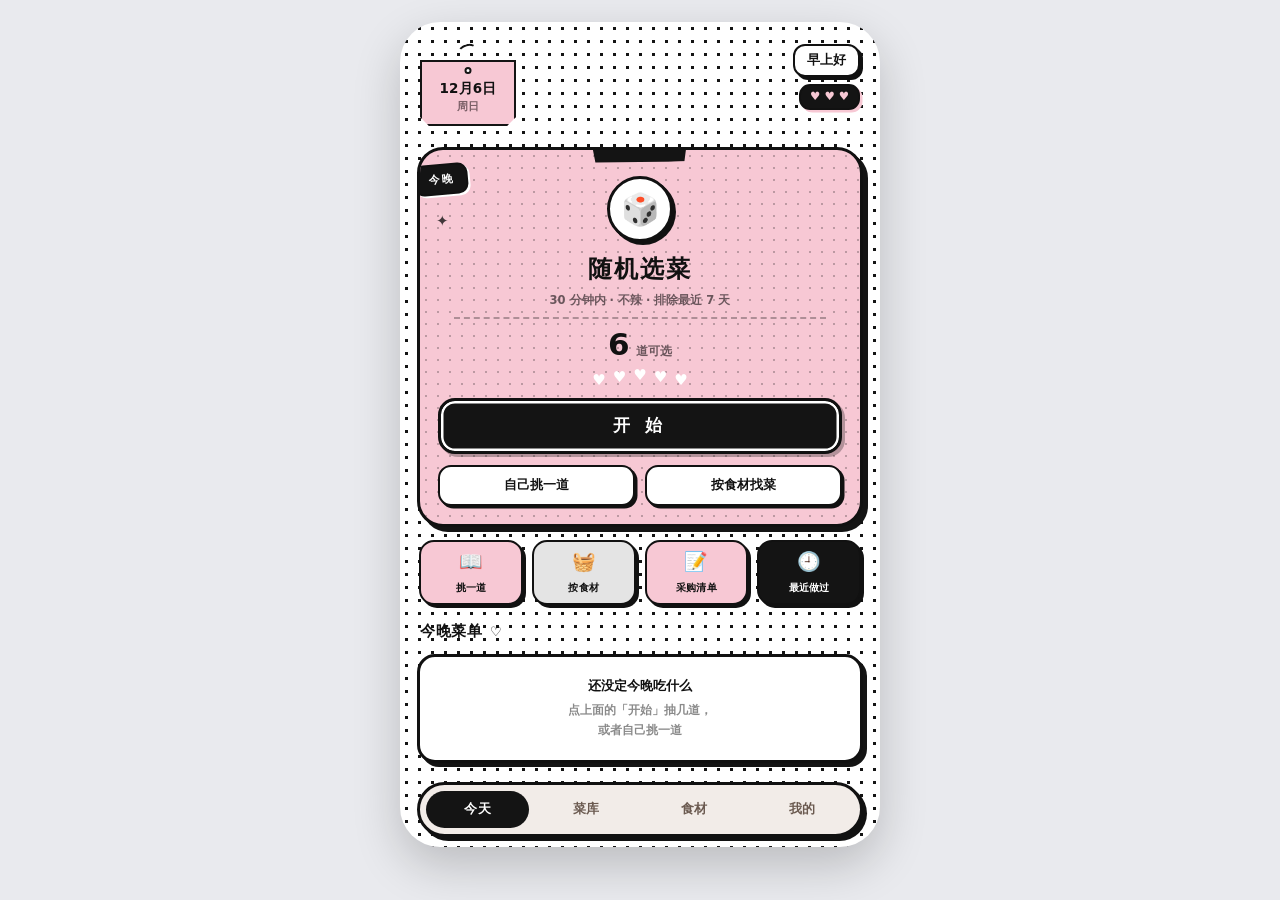
==== index.html @ a023638c "deploy chishenme 2026-10-10 17:11" ====
<!DOCTYPE html>
<html lang="zh-CN">
<head>
<meta charset="UTF-8">
<meta name="viewport" content="width=device-width,initial-scale=1,viewport-fit=cover,maximum-scale=1,user-scalable=no">
<meta name="theme-color" content="#F7C8D4">
<meta name="apple-mobile-web-app-capable" content="yes">
<meta name="apple-mobile-web-app-status-bar-style" content="default">
<meta name="apple-mobile-web-app-title" content="待会吃什么">
<title>待会吃什么</title>
<link rel="manifest" href="manifest.json">
<link rel="apple-touch-icon" href="icons/icon-180.png">
<link rel="stylesheet" href="style.css">
</head>
<body>
<div id="app"></div>
<script src="core.js"></script>
<script src="sync.js"></script>
<script src="app.js"></script>
</body>
</html>
---- style.css ----
/* ============================================================
   待会吃什么 · 样式（方向A 贴纸手账 · 重度 + 满贴）
   粉 #F7C8D4 · 黑 #141414 · 白 · 灰 #E4E4E4 · 波点底
   ============================================================ */
*{box-sizing:border-box;margin:0;padding:0;-webkit-tap-highlight-color:transparent}
html,body{height:100%}
body{
  font-family:"PingFang SC","Hiragino Sans GB","Microsoft YaHei",system-ui,-apple-system,sans-serif;
  background:#E9EAEE;color:#222;-webkit-font-smoothing:antialiased;
  overscroll-behavior-y:none;
}
button{font-family:inherit}

/* 手机壳：在桌面居中显示，在手机上占满 */
#app{min-height:100%;display:flex;justify-content:center;align-items:flex-start;padding:0}
.phone{
  width:100%;max-width:480px;min-height:100vh;
  background-color:#fff;
  background-image:radial-gradient(#141414 1.5px,transparent 1.5px);
  background-size:13px 13px;
  overflow-x:hidden;
}
@media(min-width:600px){
  #app{padding:22px 0 40px}
  .phone{min-height:auto;border-radius:40px;box-shadow:0 18px 48px rgba(0,0,0,.20);padding-bottom:10px}
}
.scr{padding:22px 17px 0;display:flex;flex-direction:column;gap:13px}

/* ---------- 顶部：日期吊牌 + 问候 ---------- */
.top{display:flex;align-items:flex-start;justify-content:space-between;padding:0 3px}
.tagdate{position:relative;padding-top:16px}
.tagdate .string{position:absolute;left:50%;top:0;transform:translateX(-50%) rotate(-14deg);
  width:20px;height:15px;border:2.5px solid #141414;border-radius:50%;
  border-bottom-color:transparent;border-left-color:transparent;border-right-color:transparent}
.tagdate .body{position:relative;background:#F7C8D4;border:2.5px solid #141414;
  padding:11px 13px 10px;text-align:center;min-width:96px;box-shadow:3px 3px 0 #111;
  clip-path:polygon(0 0,100% 0,100% calc(100% - 9px),calc(100% - 9px) 100%,9px 100%,0 calc(100% - 9px))}
.tagdate .hole{position:absolute;left:50%;top:5px;transform:translateX(-50%);
  width:7px;height:7px;border-radius:50%;background:#fff;border:2px solid #141414}
.tagdate .d1{font-size:13.5px;font-weight:900;color:#111;letter-spacing:.2px;margin-top:7px}
.tagdate .d2{font-size:10.5px;font-weight:700;color:#7A5F66;margin-top:2px}
.hi-wrap{display:flex;flex-direction:column;align-items:flex-end;gap:7px}
.hi{font-size:12.5px;font-weight:800;color:#111;background:#fff;border:2.5px solid #111;
  border-radius:12px;padding:6px 12px;box-shadow:3px 3px 0 #111}
.hearts3{display:flex;gap:4px;padding:5px 9px;background:#141414;border:2.5px solid #111;
  border-radius:11px;box-shadow:2.5px 2.5px 0 #F7C8D4}
.hearts3 i{font-size:11.5px;font-style:normal;line-height:1;color:#F7C8D4}

/* ---------- 双对话气泡 ---------- */
.bubbles{position:relative;padding:0 2px}
.bub{position:relative;border:2.5px solid #111;border-radius:18px;padding:12px 14px}
.bub.black{background:#141414;box-shadow:4px 4px 0 #F7C8D4;z-index:2}
.bub.black .t1{font-size:13px;font-weight:800;color:#fff;letter-spacing:.2px}
.bub.black .t1 span{color:#F7C8D4}
.bub .tail{position:absolute;bottom:-11px;left:24px;width:0;height:0;
  border-width:10px 9px 0 0;border-style:solid}
.bub.black .tail{border-color:#141414 transparent transparent transparent}
.bub.grey{background:#E4E4E4;box-shadow:3px 3px 0 #111;margin:16px 0 0 30px;
  display:flex;align-items:center;gap:8px}
.bub.grey .t2{font-size:11.5px;font-weight:700;color:#3F3F3F}
.dots3{display:flex;gap:4px;margin-left:auto}
.dots3 i{width:6px;height:6px;border-radius:50%;background:#3F3F3F;display:block}
.hearts-row{display:flex;gap:4px;margin-top:7px}
.hearts-row i{font-size:12.5px;font-style:normal;color:#F7C8D4;line-height:1}
.bub.grey .tail{border-color:#E4E4E4 transparent transparent transparent;left:18px}
.goto{position:absolute;right:0;bottom:0;font-size:11.5px;font-weight:800;color:#111;
  background:#F7C8D4;border:2.5px solid #111;border-radius:11px;padding:6px 12px;
  box-shadow:2px 2px 0 #111;cursor:pointer}

/* ---------- 主卡 ---------- */
.hero{position:relative;margin-top:8px}
.hero-bg{position:absolute;inset:0;transform:translate(5px,5px);background:#141414;border-radius:26px}
.hero-card{position:relative;overflow:hidden;background:#F7C8D4;border:3px solid #111;
  border-radius:26px;padding:26px 18px 18px;text-align:center}
.hero-dots{position:absolute;inset:0;opacity:.26;
  background-image:radial-gradient(#141414 1.4px,transparent 1.4px);
  background-size:12px 12px;pointer-events:none}
.tape-black{position:absolute;top:-11px;left:50%;transform:translateX(-50%) rotate(-2deg);
  width:96px;height:24px;background:#141414;z-index:6;
  clip-path:polygon(0 3px,4px 0,calc(100% - 3px) 2px,100% 0,calc(100% - 4px) 100%,3px calc(100% - 2px))}
.pill-tag{position:absolute;top:14px;left:-6px;z-index:6;background:#141414;color:#fff;
  font-size:11px;font-weight:900;letter-spacing:1.2px;padding:6px 13px;
  border:2.5px solid #111;border-radius:10px;transform:rotate(-5deg);box-shadow:2px 2px 0 #fff}
.spark{position:absolute;color:#141414;opacity:.8;pointer-events:none;line-height:1}
.dice-wrap{position:relative;z-index:4;display:flex;justify-content:center;margin-bottom:11px}
.dice{display:grid;place-items:center;width:66px;height:66px;background:#fff;
  border:3px solid #111;border-radius:50%;font-size:31px;box-shadow:3px 3px 0 #111}
.h1{position:relative;z-index:4;font-size:24px;font-weight:900;color:#111;letter-spacing:2px;margin-bottom:8px}
.h2{position:relative;z-index:4;font-size:11.5px;font-weight:700;color:#6B565C;
  padding-bottom:9px;margin:0 16px 10px;border-bottom:2px dashed rgba(20,20,20,.32)}
.bignum{position:relative;z-index:4;display:flex;align-items:baseline;justify-content:center;gap:7px;margin-bottom:9px}
.bignum .n{font-size:31px;font-weight:900;color:#111;line-height:1;letter-spacing:-.5px}
.bignum .u{font-size:12px;font-weight:800;color:#6B565C}
.heart-arc{position:relative;z-index:4;display:flex;justify-content:center;gap:7px;margin-bottom:14px}
.heart-arc i{font-size:15px;font-style:normal;color:#fff;line-height:1}
.heart-arc i:nth-child(1),.heart-arc i:nth-child(5){transform:translateY(4px)}
.heart-arc i:nth-child(2),.heart-arc i:nth-child(4){transform:translateY(1px)}
.heart-arc i:nth-child(3){transform:translateY(-1px)}
.btn-main{position:relative;z-index:4;background:#141414;color:#fff;text-align:center;
  font-size:16.5px;font-weight:900;letter-spacing:5px;border:3px solid #111;
  border-radius:17px;padding:14px 0;margin-bottom:11px;cursor:pointer;
  box-shadow:inset 0 0 0 2.5px #fff,3px 3px 0 rgba(20,20,20,.3)}
.btn-main:active{transform:translateY(2px);box-shadow:inset 0 0 0 2.5px #fff,1px 1px 0 rgba(20,20,20,.3)}
.btn-main.dis{opacity:.4;pointer-events:none}
.hero-alt{display:flex;gap:10px;position:relative;z-index:4}
.alt{flex:1;background:#fff;border:2.5px solid #111;border-radius:13px;padding:10px 0;
  font-size:12.5px;font-weight:800;color:#111;box-shadow:2.5px 2.5px 0 #111;cursor:pointer}
.alt:active{transform:translate(2px,2px);box-shadow:none}

/* ---------- 快捷方章 ---------- */
.quick{display:flex;gap:9px;padding:0 2px}
.qi{flex:1;text-align:center;position:relative;border:2.5px solid #111;border-radius:15px;
  padding:10px 2px 8px;box-shadow:3px 3px 0 #111;cursor:pointer}
.qi:active{transform:translate(2px,2px);box-shadow:none}
.qi .ic{display:block;font-size:19px;line-height:1;margin-bottom:5px}
.qi .lb{font-size:10px;font-weight:800;color:#111;letter-spacing:.2px}
.qi.pink{background:#F7C8D4}
.qi.black{background:#141414}
.qi.black .lb{color:#fff}
.qi.grey{background:#E4E4E4}
.qi .dot{position:absolute;top:-6px;right:-6px;min-width:20px;height:20px;
  background:#141414;color:#fff;border:2px solid #fff;border-radius:10px;
  font-size:10px;font-weight:900;display:grid;place-items:center;padding:0 4px}

/* ---------- 区块标题 ---------- */
.sec{position:relative;padding:0 3px;display:flex;align-items:center;gap:8px}
.sec .t{font-size:14.5px;font-weight:900;color:#111;letter-spacing:.5px}
.sec .h{font-size:13px;color:#111}
.count-tag{position:relative;background:#141414;color:#fff;border:2px solid #141414;
  border-radius:9px;font-size:10.5px;font-weight:800;padding:3px 9px;box-shadow:2px 2px 0 #F7C8D4}
.count-tag::before{content:"";position:absolute;left:50%;top:-8px;transform:translateX(-50%) rotate(-16deg);
  width:11px;height:9px;border:2px solid #141414;border-radius:50%;
  border-bottom-color:transparent;border-left-color:transparent}

/* ---------- 便签卡 ---------- */
.card{position:relative}
.card .cbg{position:absolute;inset:0;transform:translate(4px,4px);background:#141414;border-radius:18px}
.card .cbody{position:relative;background:#fff;border:3px solid #111;border-radius:18px;padding:0 14px 13px}
.card.plain .cbody{padding:14px}
.card.pink .cbody{background:#F7C8D4}
.note-card{position:relative;margin-top:9px}
.note-bg{position:absolute;inset:0;transform:translate(4px,4px);background:#141414;border-radius:18px}
.note-body{position:relative;background:#fff;border:3px solid #111;border-radius:18px;padding:0 14px 13px}
.note-head{display:flex;align-items:center;gap:9px;margin:0 -14px 11px;padding:11px 14px 10px;
  background:#F7C8D4;border-bottom:2.5px solid #111;border-radius:15px 15px 0 0;position:relative;cursor:pointer}
.badge{display:grid;place-items:center;width:33px;height:33px;flex:0 0 33px;background:#fff;
  border:3px solid #111;border-radius:50%;font-size:16px;box-shadow:2.5px 2.5px 0 #111}
.note-head .nm{font-size:16px;font-weight:900;color:#111;letter-spacing:.3px}
.note-head .mt{font-size:11px;font-weight:700;color:#6E5A60;margin-left:auto}
.chead{display:flex;align-items:center;gap:9px;margin:-14px -14px 12px;padding:11px 14px 10px;
  background:#F7C8D4;border-bottom:2.5px solid #111;border-radius:15px 15px 0 0;position:relative}
.chead .nm{font-size:15px;font-weight:900;color:#111}
.chead .mt{font-size:11px;font-weight:700;color:#6E5A60;margin-left:auto}
.tp{position:absolute;top:-11px;left:22px;width:62px;height:22px;background:#141414;z-index:4;
  clip-path:polygon(0 4px,3px 0,calc(100% - 3px) 3px,100% 0,calc(100% - 4px) 100%,2px calc(100% - 3px));
  transform:rotate(-5deg)}
.fold{position:absolute;right:0;bottom:0;width:0;height:0;border-width:0 0 26px 26px;
  border-style:solid;border-color:transparent transparent #141414 transparent;border-bottom-right-radius:15px}
hr.dash{border:none;border-top:2.5px dashed #D8D8D8;margin:0 0 11px}

/* 勾选圈 */
.circles{display:flex;gap:6px;align-items:center}
.circles .cl{font-size:11px;font-weight:700;color:#7A7A7A;margin-right:1px}
.circles i{width:13px;height:13px;border-radius:50%;border:2.5px solid #141414;background:#F7C8D4;display:block}
.circles i.off{background:#fff;border-color:#BFBFBF}

/* 清单行 */
.lrow{display:flex;align-items:center;gap:9px;padding:7px 0;border-bottom:1.5px solid #E6E6E6}
.lrow:last-child{border-bottom:none}
.lrow .cb{width:15px;height:15px;flex:0 0 15px;border-radius:50%;border:2.5px solid #141414;background:#fff}
.lrow .cb.done{background:#F7C8D4}
.lrow .bn{font-size:12.5px;font-weight:800;color:#111}
.lrow .bn.gone{text-decoration:line-through;color:#A8A8A8}
.lrow .ba{font-size:11.5px;font-weight:700;color:#8A8A8A;margin-left:auto}
.lrow .tag-mini{font-size:9.5px;font-weight:800;background:#141414;color:#fff;border-radius:6px;padding:2px 6px;margin-left:6px}
.ready{display:flex;align-items:center;gap:8px;background:#E4F4E9;border:2px solid #111;
  border-radius:11px;padding:8px 11px;margin-bottom:11px;font-size:12px;font-weight:800;color:#1F6B41}
.buy-mini{font-size:11.5px;font-weight:700;color:#111;background:#FDEBF0;border:2px solid #111;
  border-radius:11px;padding:7px 10px;margin-bottom:11px}

/* 操作按钮 */
.ops{display:flex;gap:9px;flex-wrap:wrap}
.ops span{font-size:11.5px;font-weight:800;color:#111;background:#fff;border:2.5px solid #111;
  border-radius:10px;padding:6px 12px;box-shadow:2.5px 2.5px 0 #111;cursor:pointer}
.ops span.pri{background:#F7C8D4}
.ops span:active{transform:translate(2px,2px);box-shadow:none}
.btn-sub{text-align:center;font-size:12.5px;font-weight:800;color:#111;background:#fff;
  border:2.5px solid #111;border-radius:14px;padding:11px 0;box-shadow:3px 3px 0 #111;cursor:pointer}
.btn-sub:active{transform:translate(2px,2px);box-shadow:none}
.btn-danger{text-align:center;font-size:12.5px;font-weight:800;color:#B33A16;background:#fff;
  border:2.5px solid #B33A16;border-radius:14px;padding:11px 0;cursor:pointer}
.add{text-align:center;font-size:12.5px;font-weight:800;color:#111;background:#fff;
  border:3px dashed #111;border-radius:15px;padding:11px 0;margin-top:10px;cursor:pointer}

/* ---------- 最近做过（黑卡） ---------- */
.dark-card{position:relative;background:#141414;border:3px solid #111;border-radius:22px;
  padding:16px 15px 13px;box-shadow:5px 5px 0 #F7C8D4;overflow:hidden}
.dark-card .gloss{position:absolute;right:-40px;top:-50px;width:150px;height:110px;
  background:rgba(255,255,255,.055);border-radius:50%}
.dc-head{display:flex;align-items:center;gap:11px;position:relative;margin-bottom:12px}
.dc-head .txt{flex:1}
.dc-head .hnum{display:flex;align-items:baseline;gap:6px}
.dc-head .hnum .n{font-size:27px;font-weight:900;color:#fff;line-height:1;letter-spacing:-.5px}
.dc-head .hnum .u{font-size:11px;font-weight:800;color:#B9B9B9}
.arc{display:flex;gap:5px;margin-top:7px}
.arc i{font-size:12px;font-style:normal;color:#F7C8D4;line-height:1}
.arc i:nth-child(1),.arc i:nth-child(5){transform:translateY(3px)}
.arc i:nth-child(3){transform:translateY(-1px)}
.cloud-orbit{position:relative;width:72px;height:46px;flex:0 0 72px}
.cloud-orbit .ring{position:absolute;left:50%;top:50%;transform:translate(-50%,-50%) rotate(-16deg);width:76px;height:32px;pointer-events:none}
.cloud-orbit .ring ellipse{stroke:#F7C8D4;stroke-width:2.2;fill:none;opacity:.75}
.cloud-orbit .sp{position:absolute;color:#F7C8D4;font-size:9px;opacity:.9;line-height:1}
.cloud-orbit svg.cloud{position:relative;z-index:2;display:block}
.dc-row{display:flex;align-items:center;gap:9px;position:relative;
  border-top:1.5px solid rgba(255,255,255,.13);padding:9px 0;cursor:pointer}
.dc-row:last-child{padding-bottom:2px}
.dc-row .e{font-size:15px}
.dc-row .nm{font-size:12.5px;font-weight:800;color:#fff}
.dc-row .tm{font-size:11px;font-weight:700;color:#8C8C8C;margin-left:auto}

/* ---------- 底部导航（分段胶囊） ---------- */
.nav-outer{margin:6px 0 0;background:#F2ECE8;border:3px solid #111;border-radius:999px;
  padding:6px;display:flex;gap:5px;box-shadow:4px 4px 0 #111}
.nav-i{flex:1;text-align:center;padding:10px 0;border-radius:999px;font-size:12.5px;
  font-weight:800;color:#6B5A50;letter-spacing:.3px;cursor:pointer}
.nav-i.on{background:#141414;color:#fff}

/* ---------- 标题行 ---------- */
.bar{display:flex;align-items:center;gap:10px;padding:0 3px}
.bar .back{width:34px;height:34px;flex:0 0 34px;display:grid;place-items:center;background:#fff;
  border:2.5px solid #111;border-radius:11px;font-size:15px;box-shadow:2.5px 2.5px 0 #111;cursor:pointer}
.bar .ttl{font-size:19px;font-weight:900;color:#111;letter-spacing:.4px}
.bar .sub2{font-size:11.5px;font-weight:700;color:#7A7A7A;margin-top:3px}
.bar .right{margin-left:auto}
.btn-sm{font-size:12px;font-weight:800;color:#111;background:#F7C8D4;border:2.5px solid #111;
  border-radius:11px;padding:7px 12px;box-shadow:2.5px 2.5px 0 #111;cursor:pointer}

/* ---------- 搜索胶囊 ---------- */
.search{display:flex;align-items:center;gap:10px;background:#141414;border:3px solid #111;
  border-radius:999px;padding:8px 12px 8px 8px;box-shadow:3px 3px 0 #F7C8D4;cursor:pointer}
.search .mag{width:30px;height:30px;flex:0 0 30px;border-radius:50%;background:#F7C8D4;
  display:grid;place-items:center;font-size:14px}
.search .ph{font-size:12.5px;font-weight:700;color:#9A9A9A;flex:1}
.search .st{font-size:15px;color:#F7C8D4}

/* ---------- 菜品行 ---------- */
.rrow{position:relative;background:#fff;border:2.5px solid #111;border-radius:16px;
  padding:11px 12px;display:flex;align-items:center;gap:10px;box-shadow:3px 3px 0 #111;cursor:pointer}
.rrow:active{transform:translate(2px,2px);box-shadow:none}
.rrow .b{width:34px;height:34px;flex:0 0 34px;border-radius:50%;background:#F7C8D4;
  border:2.5px solid #111;display:grid;place-items:center;font-size:16px}
.rrow .tx{flex:1;min-width:0}
.rrow .n1{font-size:14px;font-weight:900;color:#111}
.rrow .n2{font-size:10.5px;font-weight:700;color:#7A7A7A;margin-top:3px}
.rrow .dots5{display:flex;gap:4px;margin-top:5px}
.rrow .dots5 i{width:9px;height:9px;border-radius:50%;border:2px solid #141414;background:#F7C8D4;display:block}
.rrow .dots5 i.off{background:#fff;border-color:#BFBFBF}
.rrow .was{font-size:10px;font-weight:800;color:#6E5A60;background:#F2ECE8;border-radius:7px;
  padding:3px 7px;margin-left:auto;white-space:nowrap}
.psub{font-size:11px;font-weight:800;color:#7A7A7A;padding:0 4px}

/* ---------- 投票 ---------- */
.vote-row{display:flex;gap:8px}
.vbtn{flex:1;text-align:center;font-size:12.5px;font-weight:800;color:#111;background:#fff;
  border:2.5px solid #111;border-radius:11px;padding:9px 0;box-shadow:2.5px 2.5px 0 #111;cursor:pointer}
.vbtn.on{background:#F7C8D4}
.vbtn.no.on{background:#E4E4E4}
.vbtn:active{transform:translate(2px,2px);box-shadow:none}
.res{position:relative;margin-bottom:3px}
.res .rb{position:absolute;inset:0;transform:translate(4px,4px);background:#141414;border-radius:16px}
.res .rbody{position:relative;background:#fff;border:3px solid #111;border-radius:16px;
  padding:12px 13px;display:flex;align-items:center;gap:10px;cursor:pointer}
.res.win .rbody{background:#F7C8D4}
.res.mut{opacity:.62}
.res.mut .rb{background:#BFBFBF}
.res.mut .rbody{border-color:#BFBFBF;background:#F4F4F4}
.res .rn{font-size:14.5px;font-weight:900;color:#111}
.res .rm{font-size:10.5px;font-weight:700;color:#7A7A7A;margin-top:3px}
.res .votes{display:flex;gap:5px;margin-top:7px;flex-wrap:wrap}
.vchip{font-size:10px;font-weight:800;border:2px solid #111;border-radius:8px;
  padding:2.5px 7px;background:#fff;color:#111}
.vchip.want{background:#141414;color:#fff}
.vchip.no{background:#E4E4E4;color:#7A7A7A;border-color:#BFBFBF}
.crown{margin-left:auto;font-size:17px}
.grp-t{display:flex;align-items:center;gap:7px;padding:0 3px;margin-bottom:2px}
.grp-t .gt{font-size:12.5px;font-weight:900;color:#111}
.grp-t .gc{font-size:10.5px;font-weight:800;background:#F7C8D4;border:2px solid #111;
  border-radius:8px;padding:2px 7px}
.grp-t.mut .gt{color:#8A8A8A}
.grp-t.mut .gc{background:#E4E4E4;border-color:#BFBFBF;color:#7A7A7A}
.cloud{position:relative;width:250px;height:250px;margin:0 auto;display:grid;place-items:center}
.cloud svg{position:absolute;inset:0;width:100%;height:100%}
.cloud .ct{position:relative;z-index:2;text-align:center;color:#fff;font-size:19px;
  font-weight:900;line-height:1.35;letter-spacing:.5px}
.cloud .ct .sm{display:block;font-size:11px;font-weight:700;color:#F7C8D4;margin-top:6px;letter-spacing:0}
.cloud .ct .ht{display:block;font-size:14px;color:#F7C8D4;margin-top:7px}

/* ---------- 详情 ---------- */
.det-hero{position:relative;background:#F7C8D4;border:3px solid #111;border-radius:22px;
  padding:20px 16px 16px;text-align:center;box-shadow:5px 5px 0 #111;overflow:hidden}
.det-hero .dots{position:absolute;inset:0;opacity:.24;
  background-image:radial-gradient(#141414 1.4px,transparent 1.4px);background-size:12px 12px;pointer-events:none}
.det-hero .bigin{position:relative;font-size:46px;line-height:1;margin-bottom:9px}
.det-hero .dn{position:relative;font-size:21px;font-weight:900;color:#111;letter-spacing:1px}
.det-hero .dm{position:relative;font-size:11.5px;font-weight:700;color:#6B565C;margin-top:8px}
.det-hero .arc{position:relative;display:flex;justify-content:center;gap:6px;margin-top:11px}
.det-hero .arc i{font-size:13px;font-style:normal;color:#fff;line-height:1}
.det-hero .arc i:nth-child(1),.det-hero .arc i:nth-child(5){transform:translateY(3px)}
.det-hero .arc i:nth-child(3){transform:translateY(-1px)}
.warn{display:flex;align-items:center;gap:9px;background:#141414;color:#fff;border:2.5px solid #111;
  border-radius:13px;padding:10px 12px;box-shadow:3px 3px 0 #F7C8D4}
.warn .wi{font-size:14px}
.warn .wt{font-size:11.5px;font-weight:800}
.warn .wt em{color:#F7C8D4;font-style:normal}
.tipbox{background:#fff;border:2.5px dashed #141414;border-radius:14px;padding:11px 12px;
  font-size:11.5px;font-weight:700;color:#3F3F3F;line-height:1.7}
.tipbox b{color:#111}

/* ---------- 表单 ---------- */
.frow{display:flex;align-items:center;gap:10px;padding:9px 0;border-bottom:1.5px solid #EFEFEF}
.frow:last-child{border-bottom:none}
.frow .fl{font-size:12px;font-weight:800;color:#111;flex:0 0 74px}
.frow .fv{font-size:12.5px;font-weight:700;color:#111;margin-left:auto;text-align:right}
.frow .fv.mut{color:#8A8A8A}
.pills{display:flex;flex-wrap:wrap;gap:7px}
.pill{font-size:11.5px;font-weight:800;border:2.5px solid #111;border-radius:999px;
  padding:6px 12px;background:#fff;color:#111;box-shadow:2px 2px 0 #111;cursor:pointer}
.pill.on{background:#F7C8D4}
.pill.on::before{content:"✓ ";font-weight:900}
.pill.dis{background:#EFEFEF;border-color:#C4C4C4;color:#9A9A9A;box-shadow:none}
.sw{width:52px;height:28px;flex:0 0 52px;border:2.5px solid #111;border-radius:999px;
  background:#E4E4E4;position:relative;box-shadow:2px 2px 0 #111;cursor:pointer}
.sw i{position:absolute;top:2px;left:2px;width:19px;height:19px;border-radius:50%;
  background:#fff;border:2.5px solid #111;display:block}
.sw.on{background:#F7C8D4}
.sw.on i{left:auto;right:2px}
.input{border:2.5px solid #111;border-radius:12px;background:#fff;padding:10px 12px;
  font-size:12.5px;font-weight:700;color:#111;box-shadow:2px 2px 0 #111;cursor:pointer;display:inline-block}
.input.ph{color:#A8A8A8}
.input.sm{padding:7px 10px;font-size:12px}
.emogrid{display:grid;grid-template-columns:repeat(8,1fr);gap:6px}
.emo{aspect-ratio:1;display:grid;place-items:center;font-size:15px;border:2.5px solid #111;
  border-radius:10px;background:#fff;cursor:pointer}
.emo.on{background:#F7C8D4;box-shadow:2px 2px 0 #111}
.dotpick{display:flex;gap:7px}
.dotpick i{width:20px;height:20px;border-radius:50%;border:2.5px solid #141414;background:#fff;display:block;cursor:pointer}
.dotpick i.on{background:#F7C8D4}
.ing{display:flex;align-items:center;gap:8px;padding:8px 0;border-bottom:1.5px solid #EFEFEF}
.ing:last-child{border-bottom:none}
.ing .ib{width:30px;height:30px;flex:0 0 30px;border-radius:50%;background:#F7C8D4;
  border:2.5px solid #111;display:grid;place-items:center;font-size:14px}
.ing .in{font-size:12.5px;font-weight:800;color:#111}
.ing .ia{font-size:11.5px;font-weight:700;color:#8A8A8A;margin-left:auto}
.ing .ix{font-size:12px;color:#B33A16;font-weight:900;cursor:pointer;padding:0 3px}
.ing .drag{font-size:13px;color:#BFBFBF;font-weight:900;letter-spacing:-1px}
.note-mini{font-size:11px;font-weight:700;color:#7A7A7A;line-height:1.65;padding:0 4px}

/* ---------- 食材页 ---------- */
.batt-wrap{display:flex;align-items:center;gap:9px}
.batt{display:flex;align-items:center;gap:2px}
.batt .shell{width:74px;height:26px;border:2.5px solid #141414;border-radius:7px;padding:3px;background:#fff}
.batt .fill{height:100%;background:#F7C8D4;border-radius:3px}
.batt .cap{width:5px;height:11px;flex:0 0 5px;align-self:center;background:#141414;border-radius:0 3px 3px 0}
.batt-lb{font-size:11.5px;font-weight:800;color:#111}
.batt-num{font-size:15px;font-weight:900;color:#111;margin-left:auto}
.chips{display:flex;flex-wrap:wrap;gap:7px}
.chip{font-size:11.5px;font-weight:800;border:2.5px solid #111;border-radius:999px;
  padding:6px 11px;background:#fff;color:#111;box-shadow:2px 2px 0 #111;cursor:pointer}
.chip.on{background:#F7C8D4}
.chip.on::before{content:"✓ ";font-weight:900}
.cando{display:flex;align-items:center;gap:9px;background:#fff;border:2.5px solid #111;
  border-radius:14px;padding:9px 11px;box-shadow:2.5px 2.5px 0 #111}
.cando .b{width:30px;height:30px;flex:0 0 30px;border-radius:50%;background:#E4F4E9;
  border:2.5px solid #111;display:grid;place-items:center;font-size:15px}
.cando .n{font-size:12.5px;font-weight:800;color:#111}
.cando .m{font-size:10.5px;font-weight:700;color:#7A7A7A;margin-top:2px}
.cando .go{margin-left:auto;font-size:11px;font-weight:800;color:#111;background:#F7C8D4;
  border:2px solid #111;border-radius:8px;padding:4px 8px;cursor:pointer}
.cando.miss .b{background:#FDEBF0}
.cando .lack{font-size:10px;font-weight:800;color:#B33A16}
.vtag{position:relative;width:96px;flex:0 0 96px;padding-top:15px}
.vtag .s{position:absolute;left:50%;top:0;transform:translateX(-50%) rotate(-12deg);
  width:18px;height:14px;border:2.5px solid #141414;border-radius:50%;
  border-bottom-color:transparent;border-left-color:transparent;border-right-color:transparent}
.vtag .b{background:#141414;color:#fff;border:2.5px solid #111;padding:10px 8px 11px;
  text-align:center;box-shadow:3px 3px 0 #F7C8D4;
  clip-path:polygon(0 0,100% 0,100% calc(100% - 8px),calc(100% - 8px) 100%,8px 100%,0 calc(100% - 8px))}
.vtag .h{font-size:13px;color:#F7C8D4;margin-bottom:6px}
.vtag .l1{font-size:11px;font-weight:900;letter-spacing:1.2px;line-height:1.35}
.vtag .l2{font-size:9.5px;font-weight:700;color:#B9B9B9;margin-top:4px;letter-spacing:.6px}

/* ---------- 采购清单 ---------- */
.pl-tag{position:relative;background:#F7C8D4;border:3px solid #111;border-radius:0 0 14px 14px;
  padding:16px 15px 14px;box-shadow:4px 4px 0 #111;
  clip-path:polygon(0 0,100% 0,100% calc(100% - 10px),calc(100% - 10px) 100%,10px 100%,0 calc(100% - 10px))}
.pl-tag .hole{position:absolute;left:50%;top:7px;transform:translateX(-50%);
  width:9px;height:9px;border-radius:50%;background:#fff;border:2.5px solid #111}
.pl-tag .t1{font-size:16px;font-weight:900;color:#111;text-align:center;margin-top:9px;letter-spacing:.4px}
.pl-tag .t2{font-size:11.5px;font-weight:700;color:#6E5A60;text-align:center;margin-top:5px}
.pl-tag .barcode{width:78px;height:22px;margin:10px auto 0;opacity:.8;
  background-image:repeating-linear-gradient(90deg,#141414 0 2px,transparent 2px 4px,#141414 4px 5px,transparent 5px 8px,#141414 8px 11px,transparent 11px 13px)}

/* ---------- 我的 ---------- */
.mcard{position:relative;flex:1;background:#fff;border:3px solid #111;border-radius:18px;
  padding:14px 12px;text-align:center;box-shadow:3px 3px 0 #111;cursor:pointer}
.mcard.me{background:#F7C8D4}
.mcard .av{font-size:26px;line-height:1;margin-bottom:8px}
.mcard .mn{font-size:13.5px;font-weight:900;color:#111}
.mcard .md{font-size:10.5px;font-weight:700;color:#7A6A70;margin-top:5px}
.mcard .flag{position:absolute;top:-9px;right:-7px;background:#141414;color:#fff;
  font-size:9.5px;font-weight:800;border-radius:8px;padding:3px 7px;border:2px solid #fff}
.srow{display:flex;align-items:center;gap:10px;background:#fff;border:2.5px solid #111;
  border-radius:15px;padding:12px 13px;box-shadow:2.5px 2.5px 0 #111;cursor:pointer}
.srow:active{transform:translate(2px,2px);box-shadow:none}
.srow .si{width:30px;height:30px;flex:0 0 30px;border-radius:9px;background:#F7C8D4;
  border:2.5px solid #111;display:grid;place-items:center;font-size:14px}
.srow .sn{font-size:13px;font-weight:800;color:#111}
.srow .sd{font-size:10.5px;font-weight:700;color:#8A8A8A;margin-top:3px}
.srow .sa{margin-left:auto;font-size:13px;color:#8A8A8A}
.dot-live{width:9px;height:9px;border-radius:50%;background:#2F9E63;border:2px solid #111;flex:0 0 9px}

/* ---------- 弹层 ---------- */
.sheet-mask{position:fixed;inset:0;background:rgba(20,20,20,.42);z-index:50;
  display:flex;align-items:flex-end;justify-content:center;padding:0}
.sheet{width:100%;max-width:480px;max-height:92vh;overflow-y:auto;
  background:#fff;background-image:radial-gradient(#141414 1.5px,transparent 1.5px);
  background-size:13px 13px;border-radius:30px 30px 0 0;border-top:3px solid #111;
  padding:14px 17px calc(22px + env(safe-area-inset-bottom));
  display:flex;flex-direction:column;gap:13px;
  animation:slideUp .26s cubic-bezier(.22,.9,.3,1)}
@keyframes slideUp{from{transform:translateY(40px);opacity:.4}to{transform:none;opacity:1}}
.sheet-top{display:flex;flex-direction:column;align-items:center;gap:8px;padding:8px 0 4px}
.sheet-top .grip{width:44px;height:5px;border-radius:3px;background:#C9C9C9}
.sheet-top .st{font-size:16px;font-weight:900;color:#111;letter-spacing:.4px}
.feedback{display:flex;align-items:center;gap:9px;background:#141414;color:#fff;
  border:3px solid #111;border-radius:14px;padding:11px 13px;box-shadow:3px 3px 0 #F7C8D4}
.feedback .fn{font-size:22px;font-weight:900;color:#F7C8D4;line-height:1;letter-spacing:-.5px}
.feedback .ft{font-size:11.5px;font-weight:800;line-height:1.5}
.feedback .fs{font-size:10.5px;font-weight:700;color:#B9B9B9;margin-top:3px}

/* ---------- 同步状态细条 ---------- */
.sync-bar{
  background:#E4F4E9;border:2.5px solid #111;border-radius:12px;
  padding:8px 12px;font-size:11.5px;font-weight:800;color:#1F6B41;
  box-shadow:2px 2px 0 #111;text-align:center;
}
.sync-bar.warn{background:#FDF3DC;color:#8A5A0A}
.sync-bar.err{background:#FDEBF0;color:#B33A16}

/* ---------- Toast ---------- */
.toast{position:fixed;left:50%;bottom:calc(26px + env(safe-area-inset-bottom));
  transform:translateX(-50%);z-index:80;background:#141414;color:#fff;
  border:3px solid #111;border-radius:14px;padding:11px 15px;font-size:12.5px;font-weight:800;
  box-shadow:4px 4px 0 #F7C8D4;display:flex;align-items:center;gap:12px;
  max-width:88vw;animation:toastIn .22s ease-out}
@keyframes toastIn{from{transform:translate(-50%,14px);opacity:0}to{transform:translate(-50%,0);opacity:1}}
.toast .ta{color:#F7C8D4;text-decoration:underline;cursor:pointer;white-space:nowrap}

/* 防止长按选中（输入除外） */
.phone,.sheet{user-select:none}
input,textarea{user-select:text}
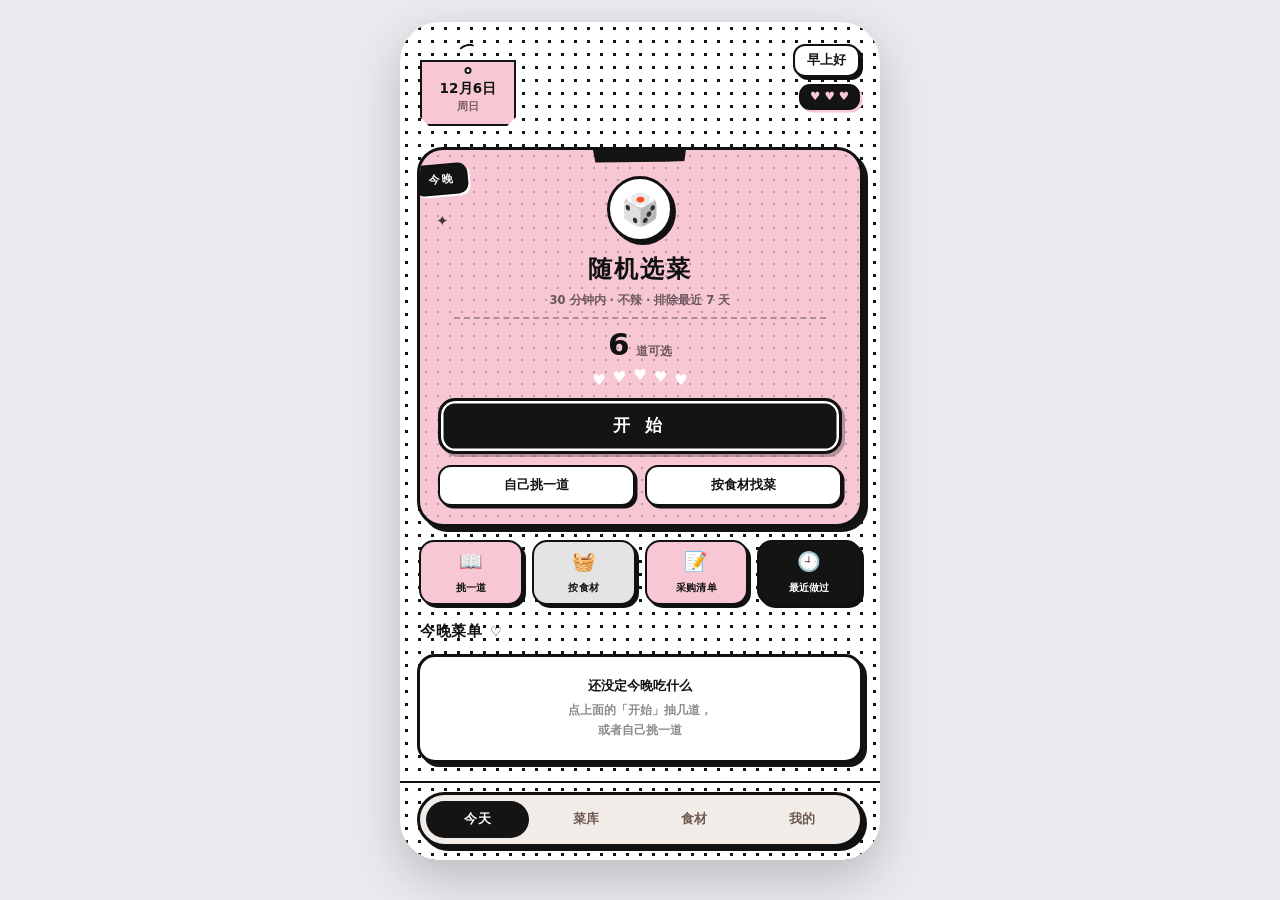
==== commit 9be38a69: "deploy chishenme 2026-10-14 16:04" ====
--- a/index.html
+++ b/index.html
@@ -11,6 +11,23 @@
 <link rel="manifest" href="manifest.json">
 <link rel="apple-touch-icon" href="icons/icon-180.png">
 <link rel="stylesheet" href="style.css">
+<script>
+/* 首屏就判定是否「独立 App 模式」（加到主屏后从图标启动）——必须在渲染前设置，
+   否则任务栏会先按 Safari 模式渲染再跳一下。
+   两处差别：
+     1. 独立模式下视口已经包含 Home Indicator 区，再加 safe-area 内边距会把
+        任务栏顶上去、看起来"悬空一格"，所以要去掉那 13px。
+     2. 浏览器/Safari 模式底部有工具栏，必须留出安全区。 */
+(function () {
+  var sa = 0;
+  try {
+    if (window.navigator.standalone === true) sa = 1;
+    else if (window.matchMedia && window.matchMedia('(display-mode: standalone)').matches) sa = 1;
+    else if (window.matchMedia && window.matchMedia('(display-mode: fullscreen)').matches) sa = 1;
+  } catch (e) {}
+  document.documentElement.setAttribute('data-standalone', sa ? '1' : '0');
+})();
+</script>
 </head>
 <body>
 <div id="app"></div>
--- a/style.css
+++ b/style.css
@@ -4,27 +4,62 @@
    ============================================================ */
 *{box-sizing:border-box;margin:0;padding:0;-webkit-tap-highlight-color:transparent}
 html,body{height:100%}
+/* 禁止双指捏合缩放 / 双击放大。
+   viewport 里的 maximum-scale/user-scalable 在 iOS 上会被忽略（无障碍考虑），
+   真正管用的是 touch-action + 下面 app.js 里的 gesture 事件拦截。 */
+html,body{touch-action:pan-x pan-y;overscroll-behavior:none}
 body{
   font-family:"PingFang SC","Hiragino Sans GB","Microsoft YaHei",system-ui,-apple-system,sans-serif;
   background:#E9EAEE;color:#222;-webkit-font-smoothing:antialiased;
   overscroll-behavior-y:none;
 }
 button{font-family:inherit}
-
-/* 手机壳：在桌面居中显示，在手机上占满 */
-#app{min-height:100%;display:flex;justify-content:center;align-items:flex-start;padding:0}
+/* 双击放大交给这里管（不要用 touchend preventDefault，那会吃掉 click） */
+button,[data-act],.chip,.fchip,.nav-i,.btn-main,.btn-sub{touch-action:manipulation}
+
+/* 手机壳：内容区独立滚动 + 底部导航固定（不随内容滚走） */
+#app{height:100%;display:flex;justify-content:center;padding:0}
 .phone{
-  width:100%;max-width:480px;min-height:100vh;
+  width:100%;max-width:480px;
+  height:100vh;                 /* 旧浏览器兜底 */
+  height:100dvh;                /* 正确排除手机浏览器地址栏 */
+  display:flex;flex-direction:column;
   background-color:#fff;
   background-image:radial-gradient(#141414 1.5px,transparent 1.5px);
   background-size:13px 13px;
-  overflow-x:hidden;
+  overflow:hidden;
 }
 @media(min-width:600px){
   #app{padding:22px 0 40px}
-  .phone{min-height:auto;border-radius:40px;box-shadow:0 18px 48px rgba(0,0,0,.20);padding-bottom:10px}
-}
-.scr{padding:22px 17px 0;display:flex;flex-direction:column;gap:13px}
+  .phone{
+    height:min(calc(100dvh - 62px),940px);
+    border-radius:40px;box-shadow:0 18px 48px rgba(0,0,0,.20);
+  }
+}
+/* 内容区：自己滚，底部留出与导航的间距 */
+.scr{
+  flex:1;min-height:0;overflow-y:auto;-webkit-overflow-scrolling:touch;
+  overscroll-behavior:contain;
+  padding:22px 17px 14px;display:flex;flex-direction:column;gap:13px;
+}
+/* 底部导航：固定在内容区下方，不参与滚动 */
+.nav-dock{
+  flex:0 0 auto;position:relative;z-index:6;
+  padding:9px 17px calc(13px + env(safe-area-inset-bottom));
+  background-color:#fff;
+  background-image:radial-gradient(#141414 1.5px,transparent 1.5px);
+  background-size:13px 13px;
+  border-top:2.5px solid #111;
+}
+/* 独立 App 模式（添加到主屏幕）：可视区已含 Home Indicator 区，
+   再加 safe-area 内边距会把任务栏顶上去，看起来"悬空一格" */
+html[data-standalone="1"] .nav-dock{
+  padding-bottom:13px;
+}
+.nav-dock .nav-outer{margin:0}
+@media(min-width:600px){
+  .nav-dock{border-radius:0 0 37px 37px}
+}
 
 /* ---------- 顶部：日期吊牌 + 问候 ---------- */
 .top{display:flex;align-items:flex-start;justify-content:space-between;padding:0 3px}
@@ -218,12 +253,33 @@
 .dc-row .nm{font-size:12.5px;font-weight:800;color:#fff}
 .dc-row .tm{font-size:11px;font-weight:700;color:#8C8C8C;margin-left:auto}
 
-/* ---------- 底部导航（分段胶囊） ---------- */
-.nav-outer{margin:6px 0 0;background:#F2ECE8;border:3px solid #111;border-radius:999px;
-  padding:6px;display:flex;gap:5px;box-shadow:4px 4px 0 #111}
-.nav-i{flex:1;text-align:center;padding:10px 0;border-radius:999px;font-size:12.5px;
-  font-weight:800;color:#6B5A50;letter-spacing:.3px;cursor:pointer}
-.nav-i.on{background:#141414;color:#fff}
+/* ---------- 底部导航（分段胶囊 + 滑动选中块） ---------- */
+.nav-outer{
+  position:relative;margin:6px 0 0;background:#F2ECE8;
+  border:3px solid #111;border-radius:999px;padding:6px;
+  display:flex;gap:5px;box-shadow:4px 4px 0 #111;
+}
+/* 滑动胶囊：绝对值定位，位置/尺寸由 JS 量出后动画过去 */
+.nav-pill{
+  position:absolute;left:0;top:0;width:0;height:0;
+  background:#141414;border-radius:999px;
+  pointer-events:none;z-index:0;
+  transition:transform .3s cubic-bezier(.34,1.15,.64,1),
+             width .3s cubic-bezier(.34,1.15,.64,1),
+             height .3s cubic-bezier(.34,1.15,.64,1);
+}
+.nav-i{
+  position:relative;z-index:1;
+  flex:1;text-align:center;padding:10px 0;border-radius:999px;
+  font-size:12.5px;font-weight:800;color:#6B5A50;letter-spacing:.3px;
+  cursor:pointer;
+  transition:color .22s ease;
+}
+.nav-i.on{color:#fff}
+/* 减弱动效偏好：直接跳，不做滑动 */
+@media(prefers-reduced-motion:reduce){
+  .nav-pill{transition:none}
+}
 
 /* ---------- 标题行 ---------- */
 .bar{display:flex;align-items:center;gap:10px;padding:0 3px}
@@ -420,6 +476,15 @@
 .dot-live{width:9px;height:9px;border-radius:50%;background:#2F9E63;border:2px solid #111;flex:0 0 9px}
 
 /* ---------- 弹层 ---------- */
+/* 弹层宿主：独立于 .scr，整页重渲染不会碰它（否则打字时输入框会被换掉、入场动画还会重播）。
+   宿主本身不设定位/尺寸：.sheet-mask 是 fixed，照旧覆盖全屏、照旧在根层叠里跟其他 fixed 比 z-index。 */
+.sheet-host{display:block}
+/* 分区渲染后会出现内容为空的区块（如没选任何食材时的 chips），别让 flex 的 gap 多留一条缝 */
+.sheet [data-pk]:empty{display:none}
+/* 结果区和底部按钮各自成组，组内沿用 .sheet 原本的 13px 间距，
+   这样拆分区之后纵向节奏跟拆分前一模一样 */
+.sheet [data-pk="body"],
+.sheet [data-pk="foot"]{display:flex;flex-direction:column;gap:13px}
 .sheet-mask{position:fixed;inset:0;background:rgba(20,20,20,.42);z-index:50;
   display:flex;align-items:flex-end;justify-content:center;padding:0}
 .sheet{width:100%;max-width:480px;max-height:92vh;overflow-y:auto;
@@ -428,6 +493,8 @@
   padding:14px 17px calc(22px + env(safe-area-inset-bottom));
   display:flex;flex-direction:column;gap:13px;
   animation:slideUp .26s cubic-bezier(.22,.9,.3,1)}
+/* 独立模式同上：底部安全区已含在视口里，不再重复留白 */
+html[data-standalone="1"] .sheet{padding-bottom:22px}
 @keyframes slideUp{from{transform:translateY(40px);opacity:.4}to{transform:none;opacity:1}}
 .sheet-top{display:flex;flex-direction:column;align-items:center;gap:8px;padding:8px 0 4px}
 .sheet-top .grip{width:44px;height:5px;border-radius:3px;background:#C9C9C9}
@@ -438,6 +505,84 @@
 .feedback .ft{font-size:11.5px;font-weight:800;line-height:1.5}
 .feedback .fs{font-size:10.5px;font-weight:700;color:#B9B9B9;margin-top:3px}
 
+/* ---------- 食材页：已添加分组 ---------- */
+.have-groups{display:flex;flex-direction:column;gap:8px}
+.have-row{display:flex;align-items:flex-start;gap:9px}
+.have-cat{
+  flex:0 0 48px;font-size:10.5px;font-weight:800;color:#8A8A8A;
+  padding-top:8px;text-align:right;
+}
+.have-row .chips{flex:1}
+
+/* ---------- 弹层里的副标题 ---------- */
+.sheet-top .st-sub{font-size:11px;font-weight:700;color:#8A8A8A;margin-top:2px}
+/* 搜索框里右侧那个 ✕ 要能点 */
+.search .st{cursor:pointer;padding:0 2px}
+
+/* ---------- 筛选胶囊组（菜库 / 食材选择器共用） ---------- */
+.filters{display:flex;flex-wrap:wrap;gap:8px;align-items:center;overflow:visible}
+.fchip{
+  flex:0 0 auto;display:inline-flex;align-items:center;gap:5px;
+  font-size:11.5px;font-weight:800;color:#111;background:#fff;
+  border:2.5px solid #111;border-radius:999px;padding:6px 11px;
+  box-shadow:2px 2px 0 #111;white-space:nowrap;cursor:pointer;
+}
+.fchip.on{background:#F7C8D4}
+.fchip:active{transform:translate(2px,2px);box-shadow:none}
+/* 花形图标（菜库筛选入口） */
+.flower{
+  width:30px;height:30px;flex:0 0 30px;border-radius:50%;background:#F7C8D4;
+  border:2.5px solid #111;display:grid;place-items:center;box-shadow:2px 2px 0 #111;
+}
+
+/* ---------- 食材选择器 ---------- */
+.sheet .filters{overflow:visible}
+/* 结果区 */
+.sheet .chips{gap:7px}
+.sheet .chip{cursor:pointer}
+
+/* 真·输入框（不能用 prompt，弹窗会被浏览器拦） */
+.search input{
+  flex:1;min-width:0;border:none;outline:none;background:transparent;
+  font-family:inherit;font-size:12.5px;font-weight:700;color:#fff;
+  padding:0;
+}
+.search input::placeholder{color:#9A9A9A;font-weight:700}
+.search input::-webkit-search-cancel-button{display:none}
+
+/* 搜索结果：这个食材能做的菜 */
+.ing-dishes{margin-top:2px}
+.ing-dishes .idh{
+  display:flex;align-items:center;gap:7px;padding:0 3px;margin-bottom:8px;
+}
+.ing-dishes .idh .t{font-size:12.5px;font-weight:900;color:#111}
+.ing-dishes .idh .c{
+  font-size:10.5px;font-weight:800;background:#F7C8D4;border:2px solid #111;
+  border-radius:8px;padding:2px 7px;
+}
+.ing-dishes .idh .u{
+  margin-left:auto;font-size:10px;font-weight:700;color:#8A8A8A;
+}
+.dish-mini{
+  display:flex;align-items:center;gap:9px;background:#fff;
+  border:2.5px solid #111;border-radius:14px;padding:9px 11px;
+  box-shadow:2.5px 2.5px 0 #111;margin-bottom:7px;cursor:pointer;
+}
+.dish-mini:active{transform:translate(2px,2px);box-shadow:none}
+.dish-mini .b{
+  width:30px;height:30px;flex:0 0 30px;border-radius:50%;background:#F7C8D4;
+  border:2.5px solid #111;display:grid;place-items:center;font-size:15px;
+}
+.dish-mini .n{font-size:12.5px;font-weight:800;color:#111}
+.dish-mini .m{font-size:10.5px;font-weight:700;color:#7A7A7A;margin-top:2px}
+.dish-mini .need{
+  font-size:9.5px;font-weight:800;color:#B33A16;background:#FDEBF0;
+  border-radius:6px;padding:2px 6px;margin-left:6px;
+}
+.dish-mini .go{
+  margin-left:auto;font-size:13px;color:#8A8A8A;
+}
+
 /* ---------- 同步状态细条 ---------- */
 .sync-bar{
   background:#E4F4E9;border:2.5px solid #111;border-radius:12px;
@@ -448,7 +593,7 @@
 .sync-bar.err{background:#FDEBF0;color:#B33A16}
 
 /* ---------- Toast ---------- */
-.toast{position:fixed;left:50%;bottom:calc(26px + env(safe-area-inset-bottom));
+.toast{position:fixed;left:50%;bottom:calc(96px + env(safe-area-inset-bottom));
   transform:translateX(-50%);z-index:80;background:#141414;color:#fff;
   border:3px solid #111;border-radius:14px;padding:11px 15px;font-size:12.5px;font-weight:800;
   box-shadow:4px 4px 0 #F7C8D4;display:flex;align-items:center;gap:12px;
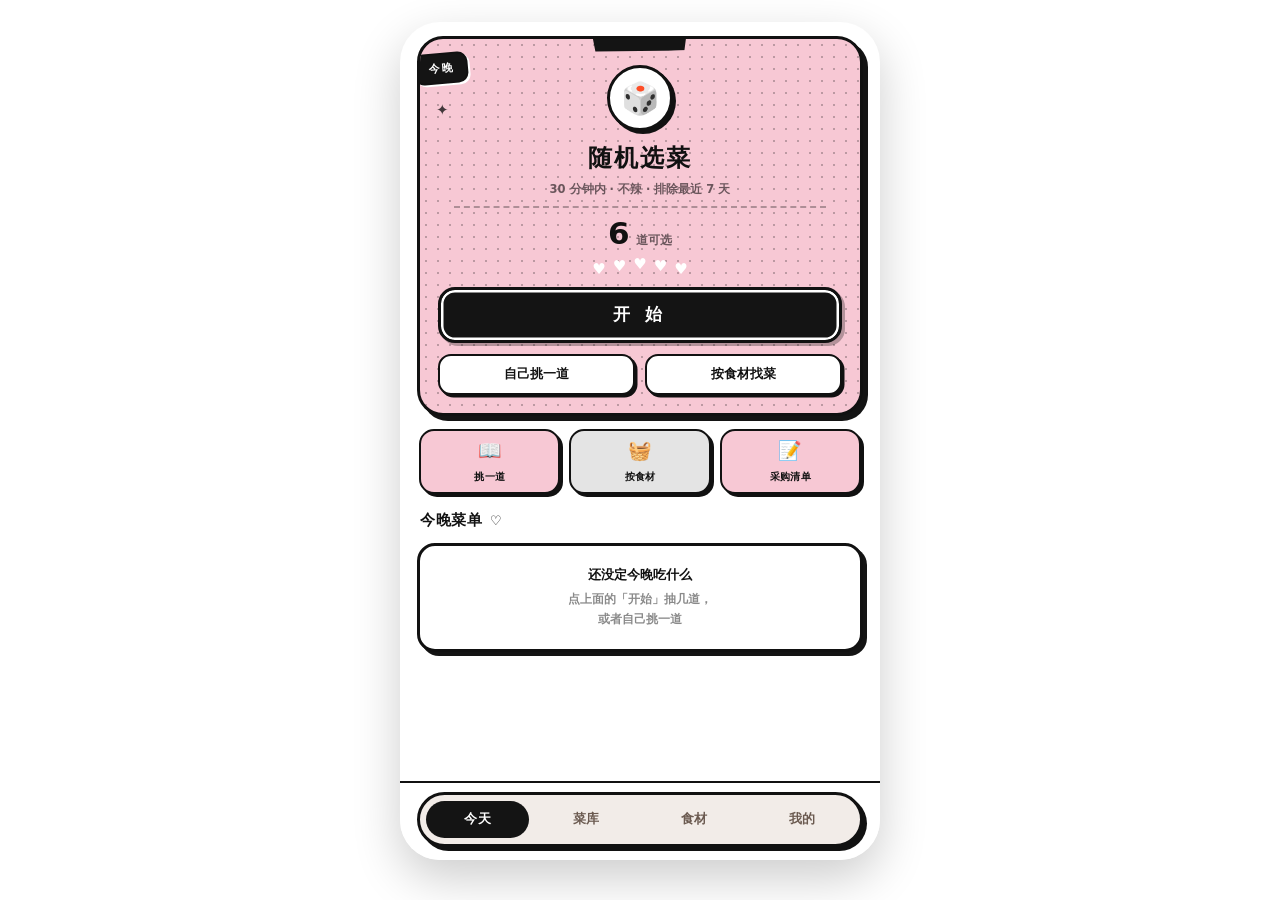
==== commit e14759cd: "chishenme: status bar band colour matches the page (all white)" ====
--- a/index.html
+++ b/index.html
@@ -3,7 +3,10 @@
 <head>
 <meta charset="UTF-8">
 <meta name="viewport" content="width=device-width,initial-scale=1,viewport-fit=cover,maximum-scale=1,user-scalable=no">
-<meta name="theme-color" content="#F7C8D4">
+<!-- theme-color = 白色：iOS 独立 App 模式下屏幕最顶约 47pt 是状态栏区
+     （网页画不进去），由系统按这个值填色。页面本身是白底（波点已去掉），
+     这里也必须是白，否则顶上会露一条异色带、看起来像没铺满。 -->
+<meta name="theme-color" content="#FFFFFF">
 <meta name="apple-mobile-web-app-capable" content="yes">
 <meta name="apple-mobile-web-app-status-bar-style" content="default">
 <meta name="apple-mobile-web-app-title" content="待会吃什么">
--- a/style.css
+++ b/style.css
@@ -4,13 +4,30 @@
    ============================================================ */
 *{box-sizing:border-box;margin:0;padding:0;-webkit-tap-highlight-color:transparent}
 html,body{height:100%}
+/* ⚠️ html 的底色必须是白色。iOS 独立 App 模式下屏幕最顶约 47pt 是状态栏区
+   （网页渲染不进去），**系统画那条带时的取色来源之一就是 html 的底色**
+   （另一个是 theme-color）。页面本身是白底，这里也必须是白 ——
+   否则顶上会露一条异色带，看起来像背景没铺满。
+   （和熊记同一处理：那边是薄荷底，就把这三处都设成薄荷。） */
+html{background-color:#fff}
 /* 禁止双指捏合缩放 / 双击放大。
    viewport 里的 maximum-scale/user-scalable 在 iOS 上会被忽略（无障碍考虑），
    真正管用的是 touch-action + 下面 app.js 里的 gesture 事件拦截。 */
 html,body{touch-action:pan-x pan-y;overscroll-behavior:none}
+/* 禁掉长按选中文字 / 长按弹出「拷贝·查询」气泡 / 长按元素被拎起来放大。
+   这三样是 Safari 的行为，出现在 App 里就会「一看就是网页」。
+   -webkit-touch-callout 管的正是那个气泡和"拎起来"的效果，缺它光禁 user-select 不够。
+   注意：输入框必须单独开回来（见下面 input,textarea 那条），
+   否则 token 输入框长按弹不出「粘贴」、记账输入框没法长按改字。 */
+html,body{
+  -webkit-user-select:none;user-select:none;
+  -webkit-touch-callout:none;
+}
 body{
   font-family:"PingFang SC","Hiragino Sans GB","Microsoft YaHei",system-ui,-apple-system,sans-serif;
-  background:#E9EAEE;color:#222;-webkit-font-smoothing:antialiased;
+  /* 白色：和 .phone 的底色一致。原先这里是灰 #E9EAEE（配波点底的），
+     波点去掉后它会在页面边缘/状态栏那一段透出来，看起来像没铺满。 */
+  background:#fff;color:#222;-webkit-font-smoothing:antialiased;
   overscroll-behavior-y:none;
 }
 button{font-family:inherit}
@@ -24,9 +41,8 @@
   height:100vh;                 /* 旧浏览器兜底 */
   height:100dvh;                /* 正确排除手机浏览器地址栏 */
   display:flex;flex-direction:column;
+  /* 背景波点已按用户要求去掉，只留纯白底 */
   background-color:#fff;
-  background-image:radial-gradient(#141414 1.5px,transparent 1.5px);
-  background-size:13px 13px;
   overflow:hidden;
 }
 @media(min-width:600px){
@@ -40,15 +56,17 @@
 .scr{
   flex:1;min-height:0;overflow-y:auto;-webkit-overflow-scrolling:touch;
   overscroll-behavior:contain;
-  padding:22px 17px 14px;display:flex;flex-direction:column;gap:13px;
+  /* 顶部留白收窄：今天页原来的「日期吊牌 + 问候」已删掉，主卡要能顶到最上面。
+     不用 env(safe-area-inset-top)：status-bar-style 已是 default，
+     视口本身就从状态栏下方开始（该值恒为 0），其余 5 个 App 也都没写。 */
+  padding:6px 17px 14px;display:flex;flex-direction:column;gap:13px;
 }
 /* 底部导航：固定在内容区下方，不参与滚动 */
 .nav-dock{
   flex:0 0 auto;position:relative;z-index:6;
   padding:9px 17px calc(13px + env(safe-area-inset-bottom));
+  /* 波点已去掉（和 .phone 背景一致，避免底栏还是有纹理） */
   background-color:#fff;
-  background-image:radial-gradient(#141414 1.5px,transparent 1.5px);
-  background-size:13px 13px;
   border-top:2.5px solid #111;
 }
 /* 独立 App 模式（添加到主屏幕）：可视区已含 Home Indicator 区，
@@ -301,7 +319,10 @@
 
 /* ---------- 菜品行 ---------- */
 .rrow{position:relative;background:#fff;border:2.5px solid #111;border-radius:16px;
-  padding:11px 12px;display:flex;align-items:center;gap:10px;box-shadow:3px 3px 0 #111;cursor:pointer}
+  padding:11px 12px;display:flex;align-items:center;gap:10px;box-shadow:3px 3px 0 #111;cursor:pointer;
+  /* 左滑删除：横向拖动时不要触发浏览器自身的滚动/回退手势。
+     touch-action:pan-y 表示"纵向滚动交给浏览器，横向留给我们" */
+  touch-action:pan-y;will-change:transform}
 .rrow:active{transform:translate(2px,2px);box-shadow:none}
 .rrow .b{width:34px;height:34px;flex:0 0 34px;border-radius:50%;background:#F7C8D4;
   border:2.5px solid #111;display:grid;place-items:center;font-size:16px}
@@ -313,6 +334,13 @@
 .rrow .dots5 i.off{background:#fff;border-color:#BFBFBF}
 .rrow .was{font-size:10px;font-weight:800;color:#6E5A60;background:#F2ECE8;border-radius:7px;
   padding:3px 7px;margin-left:auto;white-space:nowrap}
+/* 菜库行里的「加入投票」：和「做过」标签同一位置（行尾）。
+   未加入=粉底黑边（可点），已加入=黑底粉字（状态）。 */
+.rrow .vote-add{font-size:10.5px;font-weight:800;color:#111;background:#F7C8D4;
+  border:2px solid #111;border-radius:8px;padding:4px 8px;margin-left:auto;
+  white-space:nowrap;cursor:pointer;box-shadow:1.5px 1.5px 0 #111}
+.rrow .vote-add:active{transform:translate(1.5px,1.5px);box-shadow:none}
+.rrow .vote-add.on{background:#141414;color:#F7C8D4;box-shadow:none}
 .psub{font-size:11px;font-weight:800;color:#7A7A7A;padding:0 4px}
 
 /* ---------- 投票 ---------- */
@@ -485,17 +513,23 @@
    这样拆分区之后纵向节奏跟拆分前一模一样 */
 .sheet [data-pk="body"],
 .sheet [data-pk="foot"]{display:flex;flex-direction:column;gap:13px}
-.sheet-mask{position:fixed;inset:0;background:rgba(20,20,20,.42);z-index:50;
-  display:flex;align-items:flex-end;justify-content:center;padding:0}
-.sheet{width:100%;max-width:480px;max-height:92vh;overflow-y:auto;
-  background:#fff;background-image:radial-gradient(#141414 1.5px,transparent 1.5px);
-  background-size:13px 13px;border-radius:30px 30px 0 0;border-top:3px solid #111;
+/* 遮罩：弹层改为**居中**出现（原来是贴底）。
+   遮罩本身也调淡一些，让底下的页面透出来 —— 用户反馈"每次点按钮背景都全空了"，
+   除了底层页面被清空（已在 render() 里修），遮罩太深也让它看起来像全空。 */
+.sheet-mask{position:fixed;inset:0;background:rgba(20,20,20,.28);z-index:50;
+  display:flex;align-items:center;justify-content:center;padding:18px}
+.sheet{width:100%;max-width:440px;max-height:84vh;overflow-y:auto;
+  /* 波点已去掉，和 .phone 的背景保持一致 */
+  background:#fff;
+  border-radius:24px;border:3px solid #111;
+  box-shadow:6px 6px 0 #111;
   padding:14px 17px calc(22px + env(safe-area-inset-bottom));
   display:flex;flex-direction:column;gap:13px;
   animation:slideUp .26s cubic-bezier(.22,.9,.3,1)}
 /* 独立模式同上：底部安全区已含在视口里，不再重复留白 */
 html[data-standalone="1"] .sheet{padding-bottom:22px}
-@keyframes slideUp{from{transform:translateY(40px);opacity:.4}to{transform:none;opacity:1}}
+/* 居中弹出：从略小 + 略下淡入，不再是从屏幕底部滑上来 */
+@keyframes slideUp{from{transform:scale(.96) translateY(10px);opacity:.35}to{transform:none;opacity:1}}
 .sheet-top{display:flex;flex-direction:column;align-items:center;gap:8px;padding:8px 0 4px}
 .sheet-top .grip{width:44px;height:5px;border-radius:3px;background:#C9C9C9}
 .sheet-top .st{font-size:16px;font-weight:900;color:#111;letter-spacing:.4px}
@@ -541,6 +575,21 @@
 .sheet .chips{gap:7px}
 .sheet .chip{cursor:pointer}
 
+/* 分类筛选区：和上面「已选食材」的 chip 区分开。
+   两者原本都是白底黑边胶囊，用户看不出哪个是"我选的"、哪个是"分类"。
+   这里给分类区一个淡灰底 + 小标题，并把它做成"选项"的样子（无阴影、更扁）。 */
+.filter-block{
+  display:flex;flex-direction:column;gap:7px;
+  background:#F2F2F2;border:2.5px dashed #C9C9C9;border-radius:14px;
+  padding:9px 10px 10px;
+}
+.filter-block .fb-lb{font-size:10.5px;font-weight:800;color:#7A7A7A;letter-spacing:.6px}
+.filter-block .fchip{
+  background:#fff;border:2px solid #B5B5B5;box-shadow:none;
+  color:#555;font-weight:700;padding:5px 11px;
+}
+.filter-block .fchip.on{background:#141414;border-color:#111;color:#fff}
+
 /* 真·输入框（不能用 prompt，弹窗会被浏览器拦） */
 .search input{
   flex:1;min-width:0;border:none;outline:none;background:transparent;
@@ -601,6 +650,10 @@
 @keyframes toastIn{from{transform:translate(-50%,14px);opacity:0}to{transform:translate(-50%,0);opacity:1}}
 .toast .ta{color:#F7C8D4;text-decoration:underline;cursor:pointer;white-space:nowrap}
 
-/* 防止长按选中（输入除外） */
-.phone,.sheet{user-select:none}
-input,textarea{user-select:text}
+/* 输入框例外：全局禁选之后必须把输入类元素开回来，
+   否则 token 输入框长按弹不出「粘贴」、记账输入框没法长按改字。
+   (-webkit-user-select 是给旧版 iOS Safari 的) */
+input,textarea,select,[contenteditable]{
+  -webkit-user-select:text;user-select:text;
+  -webkit-touch-callout:default;
+}
